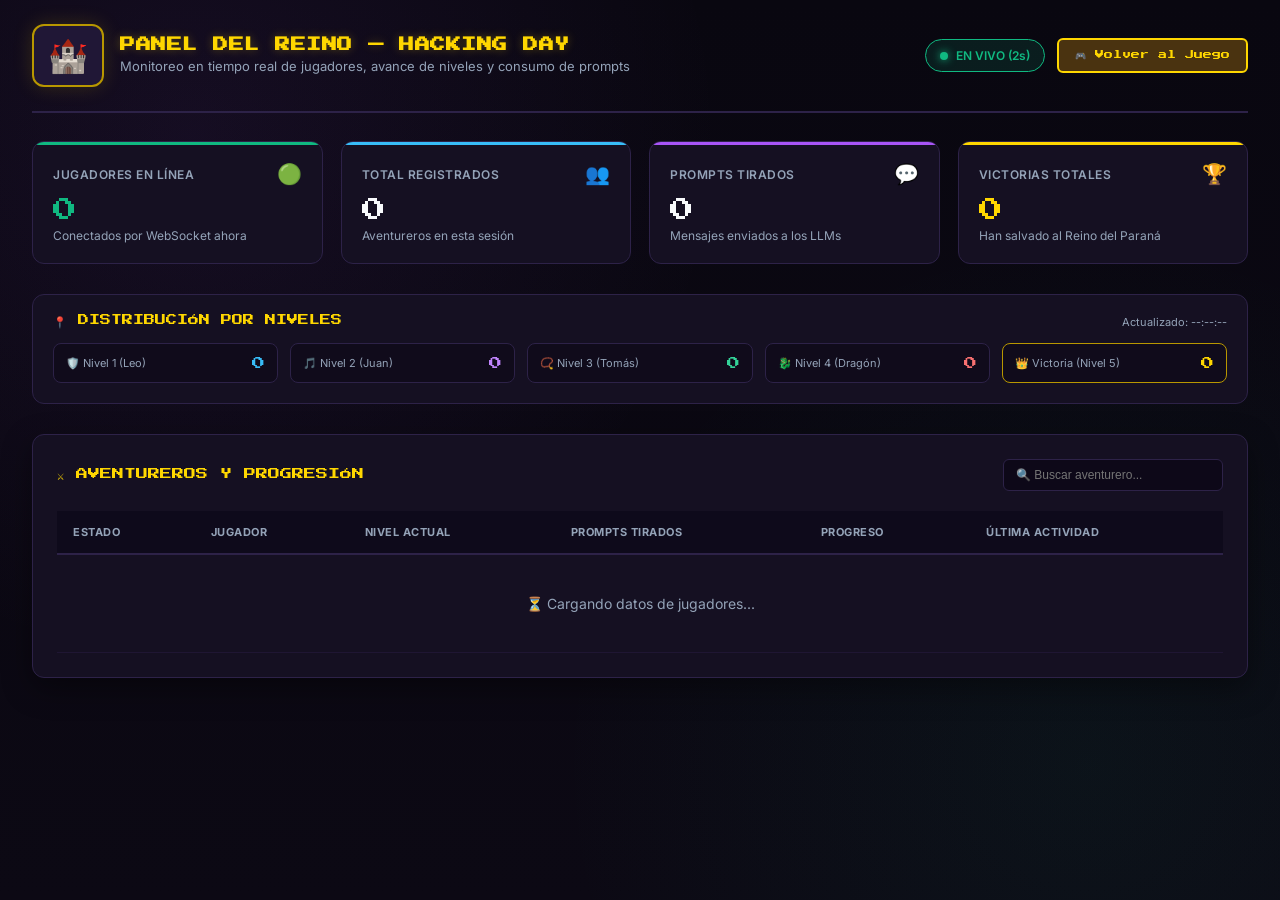
==== frontend/dashboard.html @ ae24c903 "v2.0" ====
<!DOCTYPE html>
<html lang="es">
<head>
    <meta charset="UTF-8">
    <meta name="viewport" content="width=device-width, initial-scale=1.0">
    <title>📊 Dashboard del Reino — Hacking Day Lab</title>
    <link href="https://fonts.googleapis.com/css2?family=Press+Start+2P&family=Inter:wght@400;500;600;700;800&display=swap" rel="stylesheet">
    <style>
        :root {
            --bg-main: #0c0914;
            --bg-card: #151022;
            --bg-card-hover: #1e1730;
            --border-gold: #b89700;
            --border-subtle: #2d2248;
            --gold: #ffd700;
            --emerald: #10b981;
            --red: #ef4444;
            --blue: #38bdf8;
            --purple: #a855f7;
            --text-main: #f8fafc;
            --text-muted: #94a3b8;
        }

        * {
            box-sizing: border-box;
            margin: 0;
            padding: 0;
        }

        body {
            background-color: var(--bg-main);
            background-image: 
                radial-gradient(circle at 15% 15%, rgba(168, 85, 247, 0.08) 0%, transparent 40%),
                radial-gradient(circle at 85% 85%, rgba(16, 185, 129, 0.06) 0%, transparent 40%),
                linear-gradient(to bottom, #090710, #0c0914);
            color: var(--text-main);
            font-family: 'Inter', system-ui, -apple-system, sans-serif;
            min-height: 100vh;
            padding: 24px 32px;
        }

        header {
            display: flex;
            justify-content: space-between;
            align-items: center;
            flex-wrap: wrap;
            gap: 16px;
            padding-bottom: 24px;
            border-bottom: 2px solid var(--border-subtle);
            margin-bottom: 28px;
        }

        .header-title-group {
            display: flex;
            align-items: center;
            gap: 16px;
        }

        .header-icon {
            font-size: 32px;
            background: #201736;
            border: 2px solid var(--border-gold);
            border-radius: 12px;
            padding: 10px 14px;
            box-shadow: 0 0 20px rgba(255, 215, 0, 0.15);
        }

        .title-container h1 {
            font-family: 'Press Start 2P', monospace;
            font-size: 15px;
            color: var(--gold);
            text-shadow: 0 0 10px rgba(255, 215, 0, 0.3);
            margin-bottom: 6px;
            letter-spacing: 0.5px;
        }

        .title-container p {
            color: var(--text-muted);
            font-size: 13px;
        }

        .header-actions {
            display: flex;
            align-items: center;
            gap: 12px;
        }

        .live-badge {
            display: flex;
            align-items: center;
            gap: 8px;
            background: rgba(16, 185, 129, 0.12);
            border: 1px solid var(--emerald);
            color: var(--emerald);
            padding: 8px 14px;
            border-radius: 20px;
            font-size: 12px;
            font-weight: 600;
        }

        .live-dot {
            width: 8px;
            height: 8px;
            background: var(--emerald);
            border-radius: 50%;
            box-shadow: 0 0 8px var(--emerald);
            animation: pulseDot 1.4s infinite;
        }

        @keyframes pulseDot {
            0% { transform: scale(0.9); opacity: 0.7; }
            50% { transform: scale(1.3); opacity: 1; }
            100% { transform: scale(0.9); opacity: 0.7; }
        }

        .btn {
            font-family: 'Press Start 2P', monospace;
            font-size: 9px;
            padding: 10px 16px;
            border-radius: 6px;
            cursor: pointer;
            text-decoration: none;
            transition: all 0.2s;
            display: inline-flex;
            align-items: center;
            gap: 8px;
            border: none;
        }

        .btn-gold {
            background: #4a3310;
            border: 2px solid var(--gold);
            color: var(--gold);
        }

        .btn-gold:hover {
            background: #6e4c17;
            box-shadow: 0 0 14px rgba(255, 215, 0, 0.4);
            transform: translateY(-2px);
        }

        .kpi-grid {
            display: grid;
            grid-template-columns: repeat(auto-fit, minmax(220px, 1fr));
            gap: 18px;
            margin-bottom: 30px;
        }

        .kpi-card {
            background: var(--bg-card);
            border: 1px solid var(--border-subtle);
            border-radius: 12px;
            padding: 20px;
            position: relative;
            overflow: hidden;
            transition: transform 0.2s, border-color 0.2s;
        }

        .kpi-card:hover {
            transform: translateY(-3px);
            border-color: #433267;
        }

        .kpi-card::before {
            content: '';
            position: absolute;
            top: 0; left: 0; right: 0;
            height: 3px;
            background: var(--card-accent, var(--border-subtle));
        }

        .kpi-card.online { --card-accent: var(--emerald); }
        .kpi-card.players { --card-accent: var(--blue); }
        .kpi-card.prompts { --card-accent: var(--purple); }
        .kpi-card.victories { --card-accent: var(--gold); }

        .kpi-top {
            display: flex;
            justify-content: space-between;
            align-items: center;
            margin-bottom: 12px;
        }

        .kpi-title {
            font-size: 12px;
            font-weight: 600;
            text-transform: uppercase;
            letter-spacing: 0.5px;
            color: var(--text-muted);
        }

        .kpi-icon {
            font-size: 20px;
        }

        .kpi-value {
            font-family: 'Press Start 2P', monospace;
            font-size: 24px;
            color: var(--text-main);
            margin-bottom: 6px;
        }

        .kpi-card.online .kpi-value { color: var(--emerald); }
        .kpi-card.victories .kpi-value { color: var(--gold); }

        .kpi-subtitle {
            font-size: 12px;
            color: var(--text-muted);
        }

        .distribution-section {
            background: var(--bg-card);
            border: 1px solid var(--border-subtle);
            border-radius: 12px;
            padding: 20px;
            margin-bottom: 30px;
        }

        .dist-header {
            display: flex;
            justify-content: space-between;
            align-items: center;
            margin-bottom: 14px;
        }

        .dist-title {
            font-family: 'Press Start 2P', monospace;
            font-size: 11px;
            color: var(--gold);
        }

        .level-badges-row {
            display: flex;
            flex-wrap: wrap;
            gap: 12px;
        }

        .level-stat-pill {
            flex: 1;
            min-width: 140px;
            background: #100b1b;
            border: 1px solid #2d2248;
            border-radius: 8px;
            padding: 12px;
            display: flex;
            align-items: center;
            justify-content: space-between;
        }

        .pill-label {
            font-size: 11px;
            color: var(--text-muted);
            display: flex;
            align-items: center;
            gap: 6px;
        }

        .pill-count {
            font-family: 'Press Start 2P', monospace;
            font-size: 13px;
            color: #ffffff;
        }

        .table-section {
            background: var(--bg-card);
            border: 1px solid var(--border-subtle);
            border-radius: 12px;
            padding: 24px;
            box-shadow: 0 10px 30px rgba(0, 0, 0, 0.4);
        }

        .table-header {
            display: flex;
            justify-content: space-between;
            align-items: center;
            margin-bottom: 20px;
            flex-wrap: wrap;
            gap: 12px;
        }

        .table-title {
            font-family: 'Press Start 2P', monospace;
            font-size: 12px;
            color: var(--gold);
            display: flex;
            align-items: center;
            gap: 10px;
        }

        .search-input {
            background: #0d0818;
            border: 1px solid #2d2248;
            border-radius: 6px;
            padding: 8px 12px;
            font-size: 12px;
            color: #ffffff;
            outline: none;
            width: 220px;
        }

        .search-input:focus {
            border-color: var(--gold);
        }

        .table-responsive {
            overflow-x: auto;
        }

        table {
            width: 100%;
            border-collapse: collapse;
            text-align: left;
        }

        th {
            background: #0e0a1b;
            color: var(--text-muted);
            font-size: 11px;
            font-weight: 700;
            text-transform: uppercase;
            letter-spacing: 0.5px;
            padding: 14px 16px;
            border-bottom: 2px solid #2d2248;
        }

        td {
            padding: 14px 16px;
            border-bottom: 1px solid #1f1633;
            font-size: 13px;
            vertical-align: middle;
        }

        tr:hover td {
            background: var(--bg-card-hover);
        }

        .player-cell {
            display: flex;
            align-items: center;
            gap: 12px;
        }

        .avatar-box {
            width: 38px;
            height: 38px;
            background: #25193d;
            border: 2px solid #47326c;
            border-radius: 8px;
            display: flex;
            align-items: center;
            justify-content: center;
            font-size: 20px;
        }

        .player-info {
            display: flex;
            flex-direction: column;
        }

        .player-name {
            font-weight: 700;
            color: #ffffff;
            font-size: 14px;
            display: flex;
            align-items: center;
            gap: 8px;
        }

        .player-char {
            font-size: 11px;
            color: var(--text-muted);
        }

        .status-badge {
            display: inline-flex;
            align-items: center;
            gap: 6px;
            padding: 4px 10px;
            border-radius: 12px;
            font-size: 11px;
            font-weight: 600;
        }

        .status-badge.online {
            background: rgba(16, 185, 129, 0.15);
            color: var(--emerald);
            border: 1px solid rgba(16, 185, 129, 0.4);
        }

        .status-badge.offline {
            background: rgba(148, 163, 184, 0.1);
            color: var(--text-muted);
            border: 1px solid rgba(148, 163, 184, 0.2);
        }

        .level-tag {
            display: inline-flex;
            align-items: center;
            gap: 6px;
            padding: 6px 12px;
            border-radius: 6px;
            font-size: 12px;
            font-weight: 700;
        }

        .lvl-1 { background: rgba(56, 189, 248, 0.12); color: #38bdf8; border: 1px solid #0284c7; }
        .lvl-2 { background: rgba(168, 85, 247, 0.12); color: #c084fc; border: 1px solid #9333ea; }
        .lvl-3 { background: rgba(16, 185, 129, 0.12); color: #34d399; border: 1px solid #059669; }
        .lvl-4 { background: rgba(239, 68, 68, 0.12); color: #f87171; border: 1px solid #dc2626; }
        .lvl-5 { background: rgba(255, 215, 0, 0.15); color: #ffd700; border: 1px solid #eab308; box-shadow: 0 0 10px rgba(255, 215, 0, 0.2); }

        .prompts-cell {
            display: flex;
            flex-direction: column;
            gap: 4px;
        }

        .prompts-total {
            font-family: 'Press Start 2P', monospace;
            font-size: 11px;
            color: #ffffff;
        }

        .prompts-breakdown {
            font-size: 10px;
            color: var(--text-muted);
            letter-spacing: 0.2px;
        }

        .prog-bar-bg {
            width: 110px;
            height: 8px;
            background: #1d1430;
            border-radius: 4px;
            overflow: hidden;
            border: 1px solid #3d2a60;
        }

        .prog-bar-fill {
            height: 100%;
            border-radius: 4px;
            transition: width 0.3s ease;
        }

        .empty-state {
            text-align: center;
            padding: 40px;
            color: var(--text-muted);
            font-size: 14px;
        }
    </style>
</head>
<body>

    <header>
        <div class="header-title-group">
            <div class="header-icon">🏰</div>
            <div class="title-container">
                <h1>PANEL DEL REINO — HACKING DAY</h1>
                <p>Monitoreo en tiempo real de jugadores, avance de niveles y consumo de prompts</p>
            </div>
        </div>
        <div class="header-actions">
            <div class="live-badge">
                <span class="live-dot"></span>
                <span>EN VIVO (2s)</span>
            </div>
            <a href="/" class="btn btn-gold">🎮 Volver al Juego</a>
        </div>
    </header>

    <div class="kpi-grid">
        <div class="kpi-card online">
            <div class="kpi-top">
                <span class="kpi-title">Jugadores En Línea</span>
                <span class="kpi-icon">🟢</span>
            </div>
            <div class="kpi-value" id="kpi-online">0</div>
            <div class="kpi-subtitle">Conectados por WebSocket ahora</div>
        </div>

        <div class="kpi-card players">
            <div class="kpi-top">
                <span class="kpi-title">Total Registrados</span>
                <span class="kpi-icon">👥</span>
            </div>
            <div class="kpi-value" id="kpi-total-players">0</div>
            <div class="kpi-subtitle">Aventureros en esta sesión</div>
        </div>

        <div class="kpi-card prompts">
            <div class="kpi-top">
                <span class="kpi-title">Prompts Tirados</span>
                <span class="kpi-icon">💬</span>
            </div>
            <div class="kpi-value" id="kpi-total-prompts">0</div>
            <div class="kpi-subtitle">Mensajes enviados a los LLMs</div>
        </div>

        <div class="kpi-card victories">
            <div class="kpi-top">
                <span class="kpi-title">Victorias Totales</span>
                <span class="kpi-icon">🏆</span>
            </div>
            <div class="kpi-value" id="kpi-victories">0</div>
            <div class="kpi-subtitle">Han salvado al Reino del Paraná</div>
        </div>
    </div>

    <div class="distribution-section">
        <div class="dist-header">
            <span class="dist-title">📍 DISTRIBUCIÓN POR NIVELES</span>
            <span style="font-size: 11px; color: var(--text-muted);" id="dist-updated-time">Actualizado: --:--:--</span>
        </div>
        <div class="level-badges-row">
            <div class="level-stat-pill">
                <div class="pill-label">🛡️ Nivel 1 (Leo)</div>
                <div class="pill-count" style="color: #38bdf8;" id="pill-lvl-1">0</div>
            </div>
            <div class="level-stat-pill">
                <div class="pill-label">🎵 Nivel 2 (Juan)</div>
                <div class="pill-count" style="color: #c084fc;" id="pill-lvl-2">0</div>
            </div>
            <div class="level-stat-pill">
                <div class="pill-label">📿 Nivel 3 (Tomás)</div>
                <div class="pill-count" style="color: #34d399;" id="pill-lvl-3">0</div>
            </div>
            <div class="level-stat-pill">
                <div class="pill-label">🐉 Nivel 4 (Dragón)</div>
                <div class="pill-count" style="color: #f87171;" id="pill-lvl-4">0</div>
            </div>
            <div class="level-stat-pill" style="border-color: #b89700;">
                <div class="pill-label">👑 Victoria (Nivel 5)</div>
                <div class="pill-count" style="color: #ffd700;" id="pill-lvl-5">0</div>
            </div>
        </div>
    </div>

    <div class="table-section">
        <div class="table-header">
            <div class="table-title">
                <span>⚔️ AVENTUREROS Y PROGRESIÓN</span>
            </div>
            <div>
                <input type="text" id="player-search" class="search-input" placeholder="🔍 Buscar aventurero..." oninput="filterPlayers()">
            </div>
        </div>

        <div class="table-responsive">
            <table>
                <thead>
                    <tr>
                        <th>Estado</th>
                        <th>Jugador</th>
                        <th>Nivel Actual</th>
                        <th>Prompts Tirados</th>
                        <th>Progreso</th>
                        <th>Última Actividad</th>
                    </tr>
                </thead>
                <tbody id="players-table-body">
                    <tr>
                        <td colspan="6" class="empty-state">⏳ Cargando datos de jugadores...</td>
                    </tr>
                </tbody>
            </table>
        </div>
    </div>

    <script>
        let allPlayersData = [];

        const CHARACTER_ICONS = {
            'player_warrior': '🛡️',
            'player_mage': '🔮',
            'player_ranger': '🏹'
        };

        const CHARACTER_NAMES = {
            'player_warrior': 'Guerrero',
            'player_mage': 'Hechicera',
            'player_ranger': 'Cazador'
        };

        const LEVEL_CONFIGS = {
            1: { name: 'Nivel 1: Leo el Guardia', class: 'lvl-1', icon: '🛡️', progress: '0%', color: '#38bdf8' },
            2: { name: 'Nivel 2: Juan el Trovador', class: 'lvl-2', icon: '🎵', progress: '25%', color: '#c084fc' },
            3: { name: 'Nivel 3: Fray Tomás', class: 'lvl-3', icon: '📿', progress: '50%', color: '#34d399' },
            4: { name: 'Nivel 4: Ignis el Dragón', class: 'lvl-4', icon: '🐉', progress: '75%', color: '#f87171' },
            5: { name: '🏆 ¡Victoria Total!', class: 'lvl-5', icon: '👑', progress: '100%', color: '#ffd700' }
        };

        async function fetchDashboard() {
            try {
                const res = await fetch('/api/dashboard');
                if (!res.ok) return;
                const data = await res.json();
                renderDashboard(data);
            } catch (err) {
                console.error('Error fetching dashboard data:', err);
            }
        }

        function renderDashboard(data) {
            const stats = data.stats || {};
            allPlayersData = data.players || [];

            document.getElementById('kpi-online').textContent = stats.online_players || 0;
            document.getElementById('kpi-total-players').textContent = stats.total_players || 0;
            document.getElementById('kpi-total-prompts').textContent = stats.total_prompts || 0;
            document.getElementById('kpi-victories').textContent = stats.total_victories || 0;

            const breakdown = stats.levels_breakdown || {};
            document.getElementById('pill-lvl-1').textContent = breakdown.level_1 || 0;
            document.getElementById('pill-lvl-2').textContent = breakdown.level_2 || 0;
            document.getElementById('pill-lvl-3').textContent = breakdown.level_3 || 0;
            document.getElementById('pill-lvl-4').textContent = breakdown.level_4 || 0;
            document.getElementById('pill-lvl-5').textContent = breakdown.victories || 0;

            const now = new Date();
            document.getElementById('dist-updated-time').textContent = `Actualizado: ${now.toLocaleTimeString()}`;

            renderTable(allPlayersData);
        }

        function filterPlayers() {
            const query = (document.getElementById('player-search').value || '').toLowerCase();
            const filtered = allPlayersData.filter(p => p.username.toLowerCase().includes(query));
            renderTable(filtered);
        }

        function renderTable(players) {
            const tbody = document.getElementById('players-table-body');
            if (!players || players.length === 0) {
                tbody.innerHTML = `
                    <tr>
                        <td colspan="6" class="empty-state">
                            🍃 No hay aventureros registrados todavía.<br>
                            <span style="font-size: 11px; opacity: 0.7;">Los jugadores aparecerán tan pronto ingresen al juego.</span>
                        </td>
                    </tr>
                `;
                return;
            }

            let html = '';
            players.forEach(p => {
                const charIcon = CHARACTER_ICONS[p.character] || '👤';
                const charName = CHARACTER_NAMES[p.character] || 'Aventurero';
                const lvlInfo = LEVEL_CONFIGS[p.current_level] || LEVEL_CONFIGS[1];
                const promptsByLvl = p.prompts_per_level || {1:0, 2:0, 3:0, 4:0};

                const statusBadge = p.is_online
                    ? `<span class="status-badge online"><span class="live-dot" style="width:6px; height:6px;"></span> Online</span>`
                    : `<span class="status-badge offline">⚪ Desconectado</span>`;

                html += `
                    <tr>
                        <td>${statusBadge}</td>
                        <td>
                            <div class="player-cell">
                                <div class="avatar-box">${charIcon}</div>
                                <div class="player-info">
                                    <span class="player-name">${escapeHtml(p.username)}</span>
                                    <span class="player-char">${charName}</span>
                                </div>
                            </div>
                        </td>
                        <td>
                            <span class="level-tag ${lvlInfo.class}">
                                ${lvlInfo.icon} ${lvlInfo.name}
                            </span>
                        </td>
                        <td>
                            <div class="prompts-cell">
                                <span class="prompts-total">${p.prompt_count} prompts</span>
                                <span class="prompts-breakdown">L1:${promptsByLvl[1]||0} | L2:${promptsByLvl[2]||0} | L3:${promptsByLvl[3]||0} | L4:${promptsByLvl[4]||0}</span>
                            </div>
                        </td>
                        <td>
                            <div style="display: flex; align-items: center; gap: 8px;">
                                <div class="prog-bar-bg">
                                    <div class="prog-bar-fill" style="width: ${lvlInfo.progress}; background: ${lvlInfo.color};"></div>
                                </div>
                                <span style="font-size: 11px; font-weight: 700; color: ${lvlInfo.color};">${lvlInfo.progress}</span>
                            </div>
                        </td>
                        <td>
                            <span style="font-size: 12px; color: var(--text-muted);">${p.last_active}</span>
                        </td>
                    </tr>
                `;
            });

            tbody.innerHTML = html;
        }

        function escapeHtml(text) {
            const div = document.createElement('div');
            div.textContent = text || '';
            return div.innerHTML;
        }

        fetchDashboard();
        setInterval(fetchDashboard, 2000);
    </script>
</body>
</html>
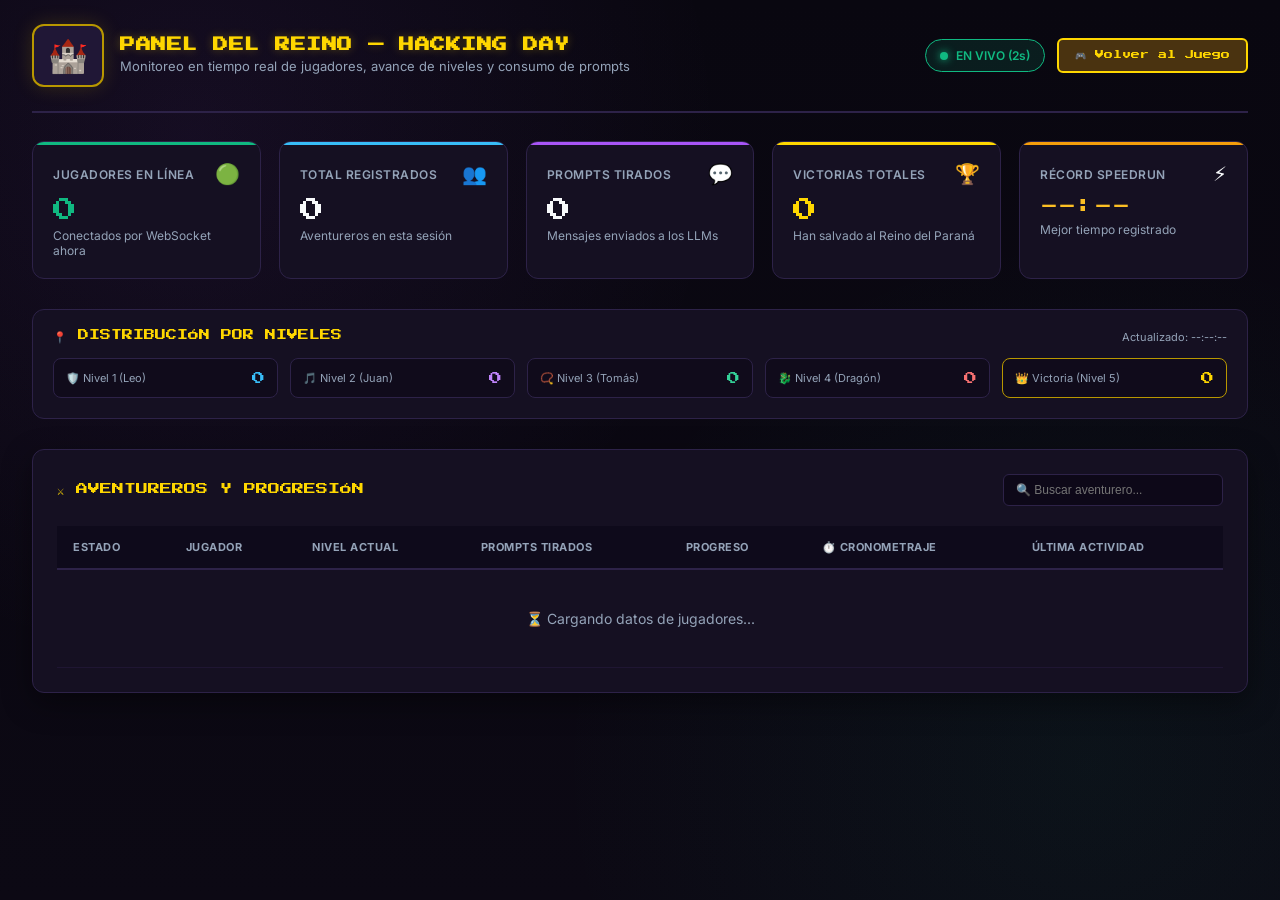
==== commit 142e0dcc: "Agregando otro modelo, multiples fixes" ====
--- a/frontend/dashboard.html
+++ b/frontend/dashboard.html
@@ -442,6 +442,45 @@
             transition: width 0.3s ease;
         }
 
+        .time-cell {
+            display: flex;
+            flex-direction: column;
+            gap: 4px;
+        }
+
+        .time-badge {
+            font-family: 'Press Start 2P', monospace;
+            font-size: 9px;
+            display: inline-flex;
+            align-items: center;
+            gap: 6px;
+            width: fit-content;
+            padding: 4px 8px;
+            border-radius: 6px;
+        }
+
+        .time-badge.success {
+            background: rgba(255, 215, 0, 0.15);
+            color: #ffd700;
+            border: 1px solid rgba(255, 215, 0, 0.5);
+            text-shadow: 0 0 6px rgba(255, 215, 0, 0.3);
+        }
+
+        .time-badge.in-progress {
+            background: rgba(56, 189, 248, 0.1);
+            color: #7dd3fc;
+            border: 1px solid rgba(56, 189, 248, 0.25);
+        }
+
+        .time-sub {
+            font-size: 10px;
+            color: var(--text-muted);
+            letter-spacing: 0.2px;
+        }
+
+        .kpi-card.speedrun { --card-accent: #f59e0b; }
+        .kpi-card.speedrun .kpi-value { color: #fbbf24; font-size: 18px; }
+
         .empty-state {
             text-align: center;
             padding: 40px;
@@ -504,6 +543,15 @@
             </div>
             <div class="kpi-value" id="kpi-victories">0</div>
             <div class="kpi-subtitle">Han salvado al Reino del Paraná</div>
+        </div>
+
+        <div class="kpi-card speedrun">
+            <div class="kpi-top">
+                <span class="kpi-title">Récord Speedrun</span>
+                <span class="kpi-icon">⚡</span>
+            </div>
+            <div class="kpi-value" id="kpi-speedrun">--:--</div>
+            <div class="kpi-subtitle" id="kpi-speedrun-sub">Mejor tiempo registrado</div>
         </div>
     </div>
 
@@ -555,12 +603,13 @@
                         <th>Nivel Actual</th>
                         <th>Prompts Tirados</th>
                         <th>Progreso</th>
+                        <th>⏱️ Cronometraje</th>
                         <th>Última Actividad</th>
                     </tr>
                 </thead>
                 <tbody id="players-table-body">
                     <tr>
-                        <td colspan="6" class="empty-state">⏳ Cargando datos de jugadores...</td>
+                        <td colspan="7" class="empty-state">⏳ Cargando datos de jugadores...</td>
                     </tr>
                 </tbody>
             </table>
@@ -610,6 +659,14 @@
             document.getElementById('kpi-total-prompts').textContent = stats.total_prompts || 0;
             document.getElementById('kpi-victories').textContent = stats.total_victories || 0;
 
+            if (stats.best_time_formatted) {
+                document.getElementById('kpi-speedrun').textContent = `⚡ ${stats.best_time_formatted}`;
+                document.getElementById('kpi-speedrun-sub').textContent = `Por ${stats.best_time_player || 'Anónimo'}`;
+            } else {
+                document.getElementById('kpi-speedrun').textContent = '--:--';
+                document.getElementById('kpi-speedrun-sub').textContent = 'Esperando primer campeón';
+            }
+
             const breakdown = stats.levels_breakdown || {};
             document.getElementById('pill-lvl-1').textContent = breakdown.level_1 || 0;
             document.getElementById('pill-lvl-2').textContent = breakdown.level_2 || 0;
@@ -634,7 +691,7 @@
             if (!players || players.length === 0) {
                 tbody.innerHTML = `
                     <tr>
-                        <td colspan="6" class="empty-state">
+                        <td colspan="7" class="empty-state">
                             🍃 No hay aventureros registrados todavía.<br>
                             <span style="font-size: 11px; opacity: 0.7;">Los jugadores aparecerán tan pronto ingresen al juego.</span>
                         </td>
@@ -653,6 +710,16 @@
                 const statusBadge = p.is_online
                     ? `<span class="status-badge online"><span class="live-dot" style="width:6px; height:6px;"></span> Online</span>`
                     : `<span class="status-badge offline">⚪ Desconectado</span>`;
+
+                const timeCellHtml = p.finished_at
+                    ? `<div class="time-cell">
+                           <span class="time-badge success">⚡ ${escapeHtml(p.total_time_formatted || 'Completado')}</span>
+                           <span class="time-sub">🟢 ${p.created_at} ➔ 🏁 ${p.finished_at}</span>
+                       </div>`
+                    : `<div class="time-cell">
+                           <span class="time-badge in-progress">⏳ En juego</span>
+                           <span class="time-sub">🟢 Inicio: ${p.created_at}</span>
+                       </div>`;
 
                 html += `
                     <tr>
@@ -685,6 +752,7 @@
                                 <span style="font-size: 11px; font-weight: 700; color: ${lvlInfo.color};">${lvlInfo.progress}</span>
                             </div>
                         </td>
+                        <td>${timeCellHtml}</td>
                         <td>
                             <span style="font-size: 12px; color: var(--text-muted);">${p.last_active}</span>
                         </td>
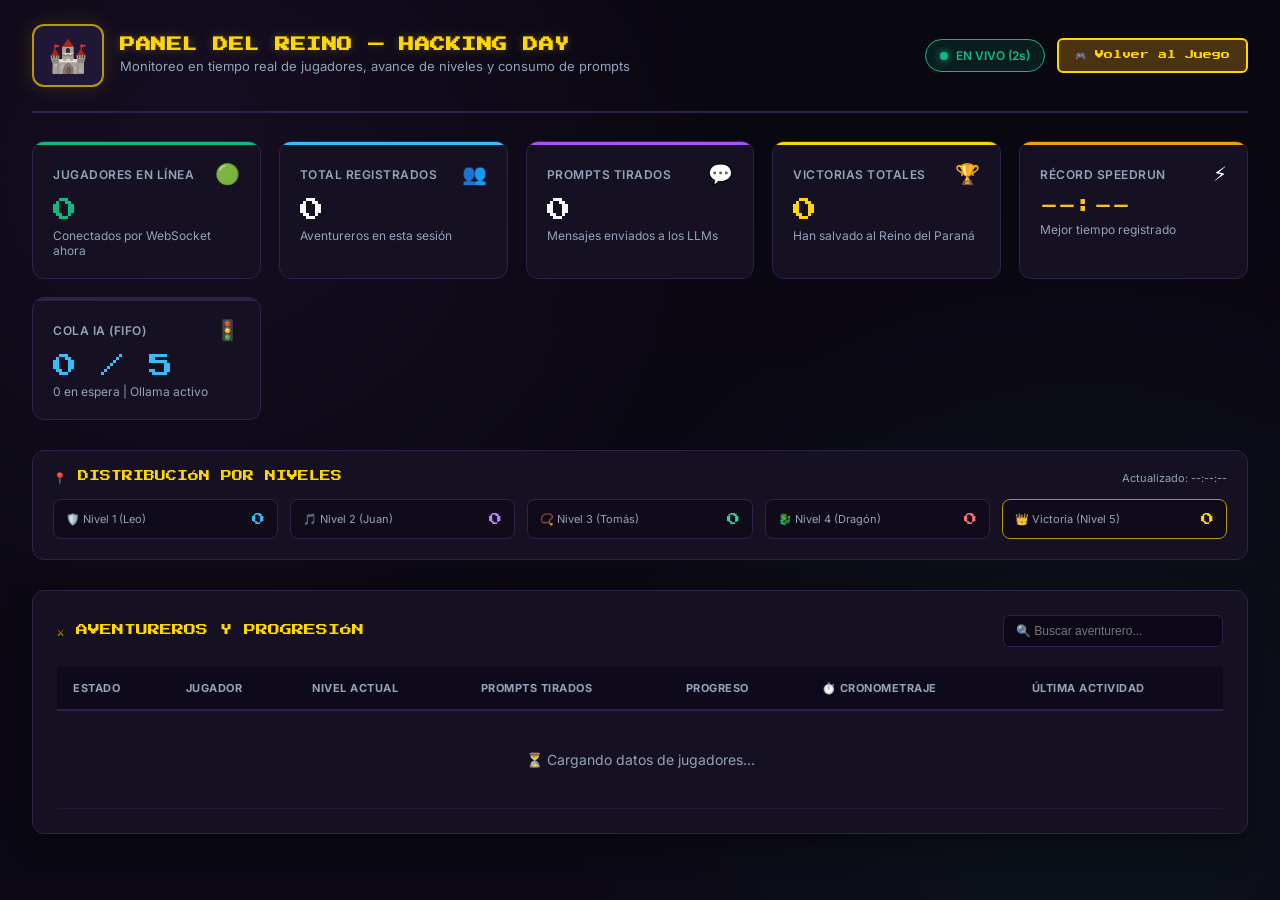
==== commit fc0a7f1e: "Adding FIFO" ====
--- a/frontend/dashboard.html
+++ b/frontend/dashboard.html
@@ -202,6 +202,7 @@
 
         .kpi-card.online .kpi-value { color: var(--emerald); }
         .kpi-card.victories .kpi-value { color: var(--gold); }
+        .kpi-card.ai-queue .kpi-value { color: #38bdf8; }
 
         .kpi-subtitle {
             font-size: 12px;
@@ -552,6 +553,15 @@
             </div>
             <div class="kpi-value" id="kpi-speedrun">--:--</div>
             <div class="kpi-subtitle" id="kpi-speedrun-sub">Mejor tiempo registrado</div>
+        </div>
+
+        <div class="kpi-card ai-queue">
+            <div class="kpi-top">
+                <span class="kpi-title">Cola IA (FIFO)</span>
+                <span class="kpi-icon">🚦</span>
+            </div>
+            <div class="kpi-value" id="kpi-ai-queue">0 / 5</div>
+            <div class="kpi-subtitle" id="kpi-ai-queue-sub">0 en espera | Ollama activo</div>
         </div>
     </div>
 
@@ -665,6 +675,15 @@
             } else {
                 document.getElementById('kpi-speedrun').textContent = '--:--';
                 document.getElementById('kpi-speedrun-sub').textContent = 'Esperando primer campeón';
+            }
+
+            if (stats.ai_queue) {
+                const q = stats.ai_queue;
+                const active = q.active_processing || 0;
+                const max = q.max_concurrency || 5;
+                const waiting = q.waiting_in_queue || 0;
+                document.getElementById('kpi-ai-queue').textContent = `${active} / ${max}`;
+                document.getElementById('kpi-ai-queue-sub').textContent = `${waiting} en fila FIFO | Tot: ${q.total_processed || 0}`;
             }
 
             const breakdown = stats.levels_breakdown || {};
